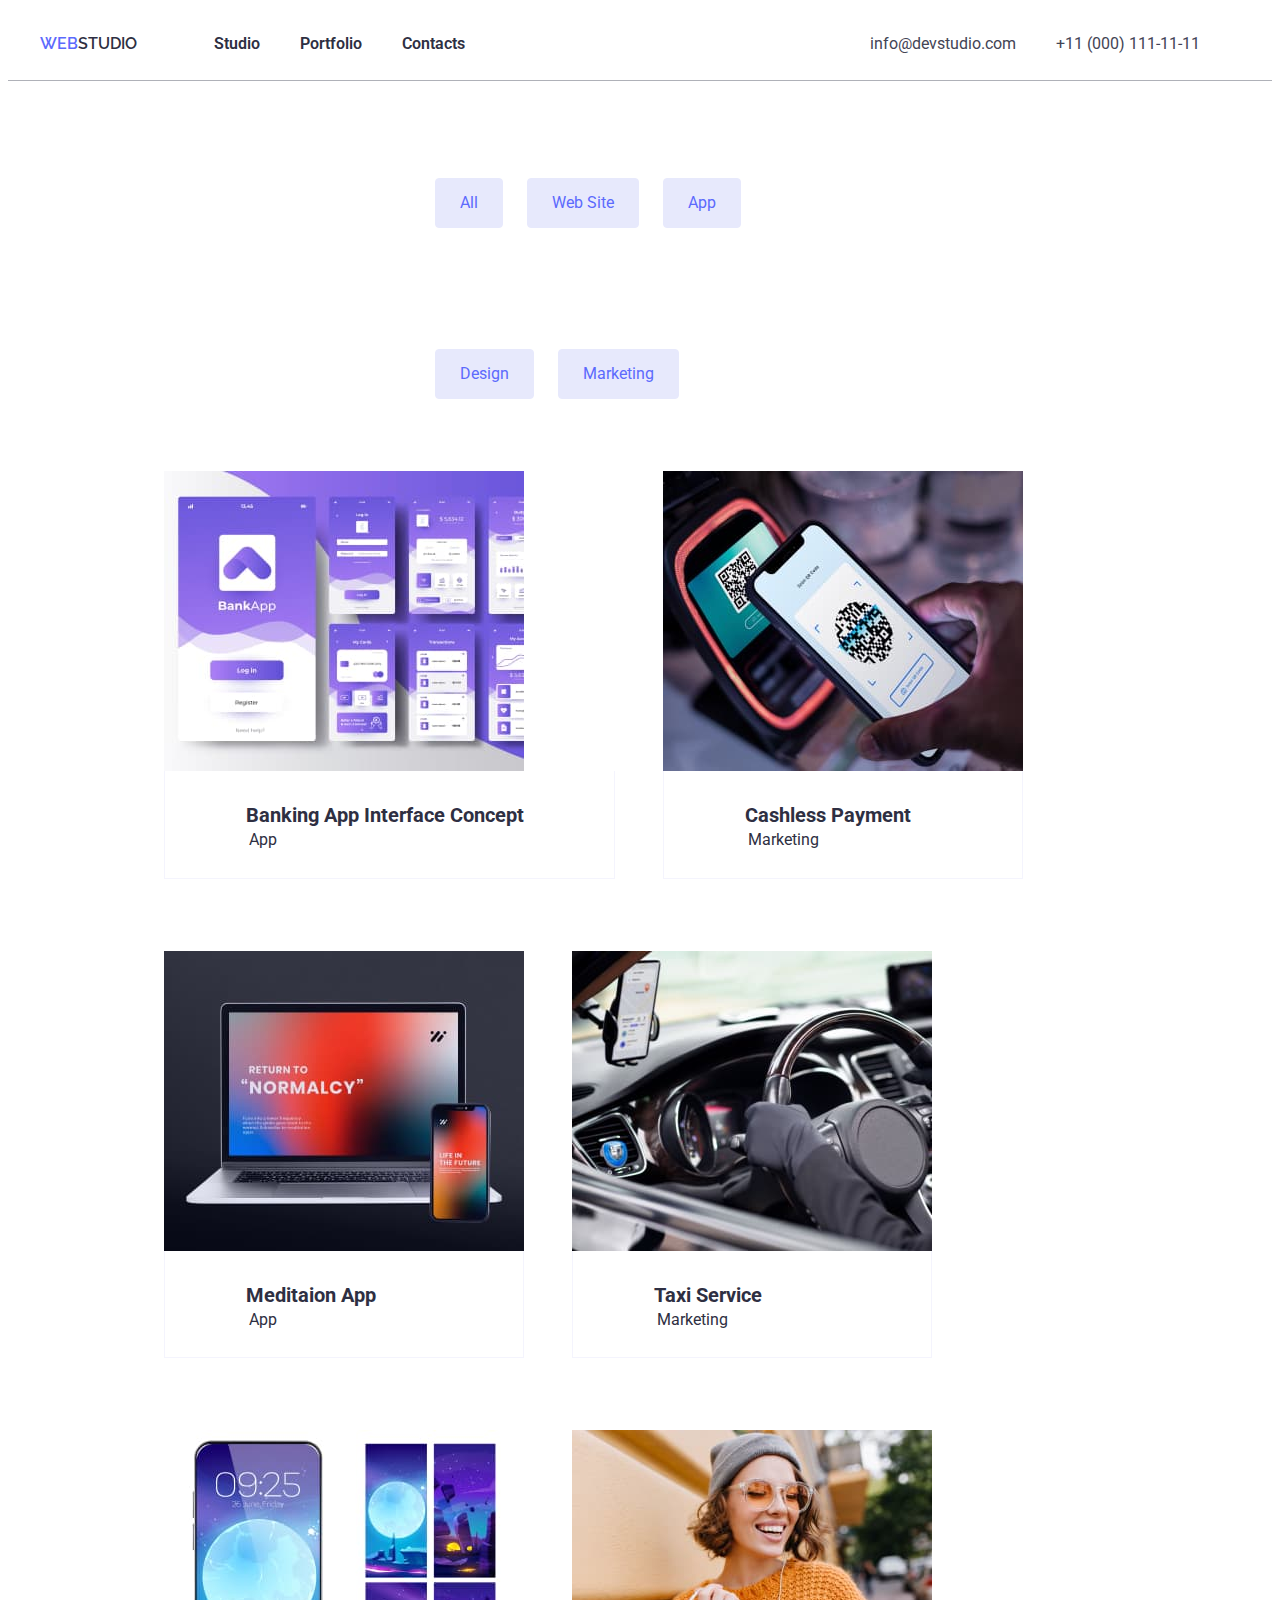
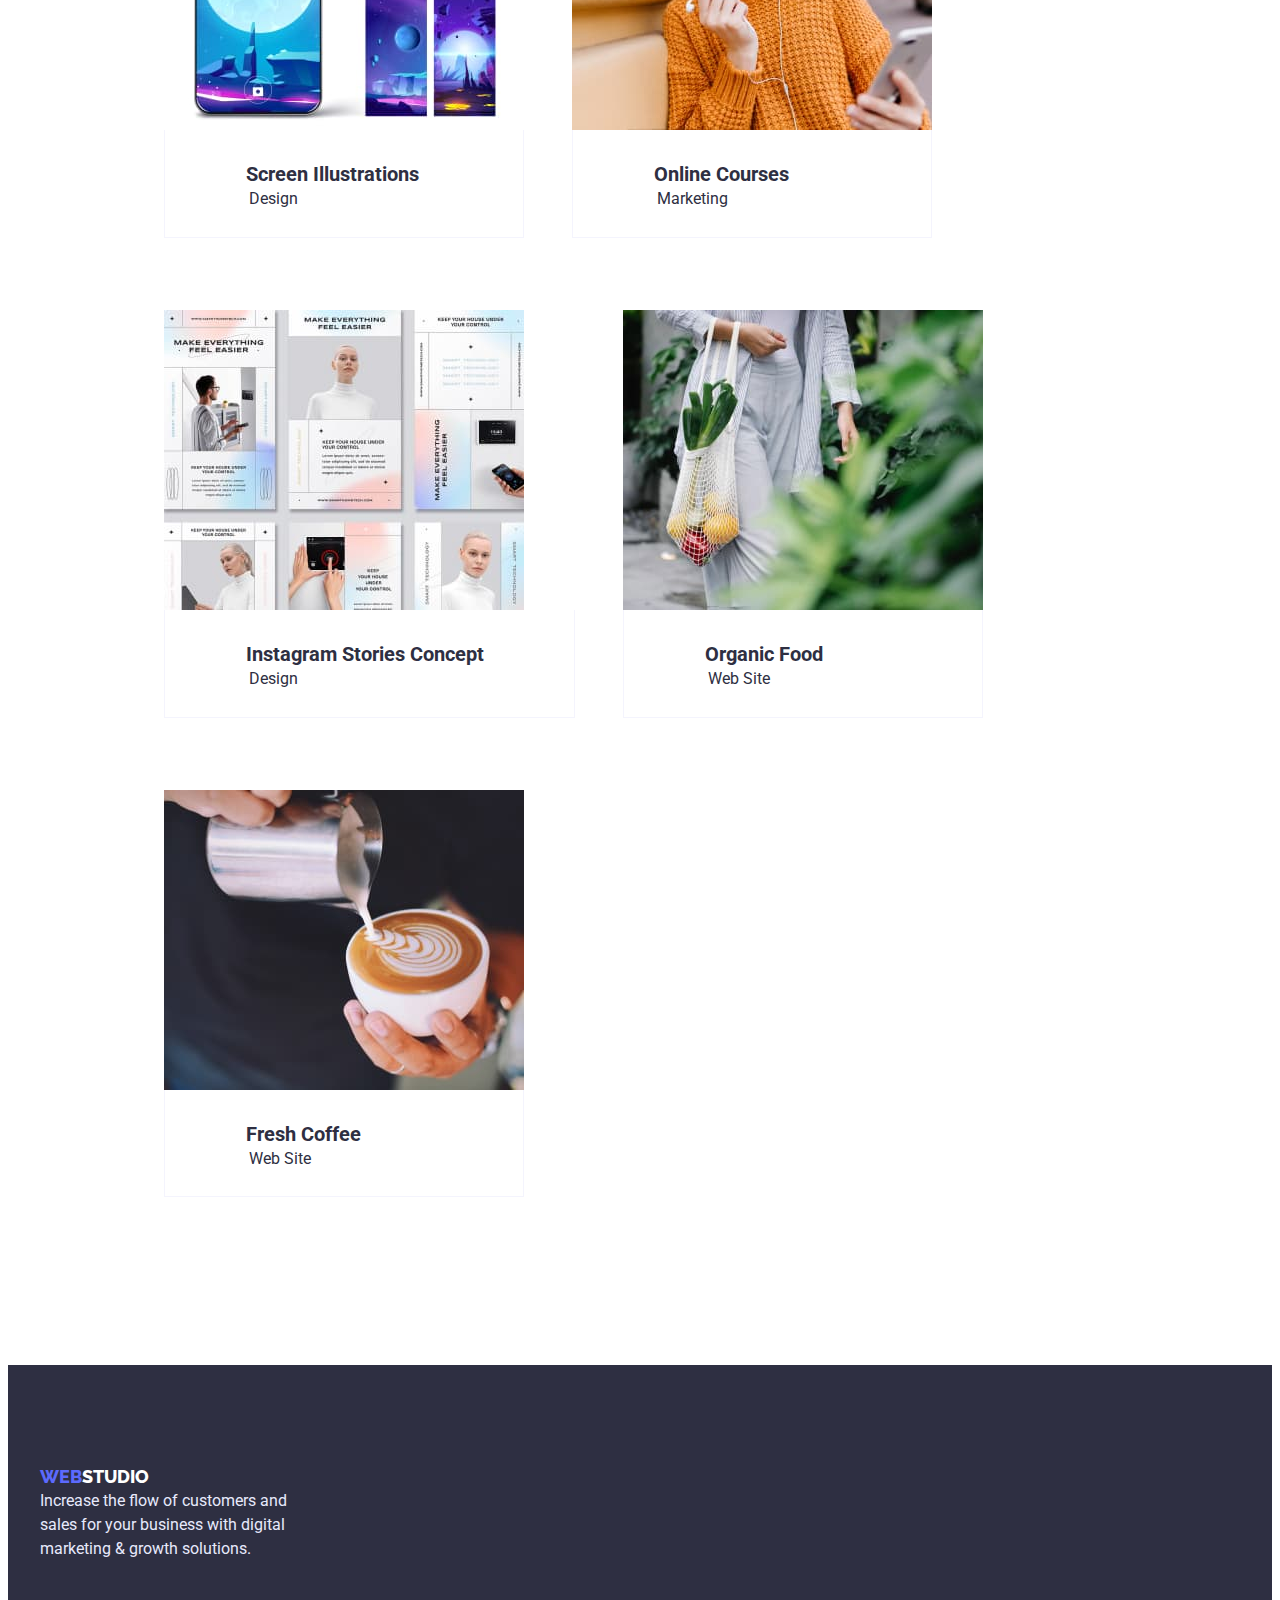
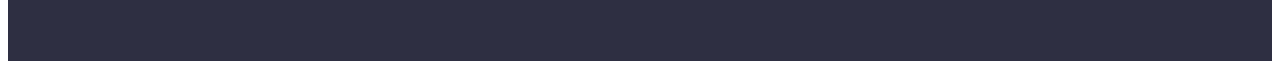
==== portfolio.html @ 0cae9287 "...." ====
<!DOCTYPE html>
<html lang="en">
<head>
    <meta charset="UTF-8">
    <meta http-equiv="X-UA-Compatible" content="IE=edge">
    <meta name="viewport" content="width=device-width, initial-scale=1.0">
    <title>Portfolio</title>
    <link rel="preconnect" href="https://fonts.googleapis.com">
    <link rel="preconnect" href="https://fonts.gstatic.com" crossorigin>
    <link href="https://fonts.googleapis.com/css2?family=Raleway:wght@800&family=Roboto:wght@400;700&display=swap" rel="stylesheet">
<link rel="stylesheet" href="./css/styles.css">
</head>
<body>
   <div class="border">
    <header class="page-header container  page-header-container">
        <nav class="page-nav">
            <a href="" class=" studio link "><span class="web">Web</span>studio</a>
            <ul class=" header-list list ">
                <li class="header-list">
                    <a  class=" link" href="index.html "> Studio</a></li>
                <li class="header-list">
                    <a class=" link" href=" portfolio.html "> Portfolio</a></li>
                <li class="header-list">
                    <a class=" link" href="#contacts">Contacts</a></li>
            </ul>
        </nav>
            <ul class="header-list list ">
                <li class=" header-link">
                    <a class=" Contacts" href="mailto:info@devstudio.com">info@devstudio.com</a></li>
                <li class=" header-link">
                    <a class=" Contacts" href="tel:+110001111111">+11 (000) 111-11-11</a></li>
            </ul>
    </header>
</div>
    <main>
    <section>
        <h1 class="Button visual " id="portfolio">Button</h1>
        <div> <ul class="list-button">
        <li><button type="button" class=" button button-list ">All</button></li>
        <li><button type="button" class=" button button-list ">Web Site</button></li>
       <li><button type="button" class=" button button-list ">App</button></li> 
       <li><button type="button" class=" button button-list ">Design</button></li> 
        <li><button type="button" class=" button button-list ">Marketing</button></li>
    </ul>
</div>
             <ul class=" team-foto-list list" >
            <li class=" title-foto">
                <img src="./portfolio-images/foto.jpg" alt="Banking " width="360" height="300">
               <div class="empployees-card-contant" >
                <h2  class=" name">Banking App Interface Concept</h2>
                <p class=" work">App</p>
               </div>
            </li>
            <li class="title-foto">
                <img src="./portfolio-images/phone.jpg" alt="phone" width="360" height="300">
                <div class="empployees-card-contant">
                    <h2 class="name">Cashless Payment</h2>
                    <p class="work" >Marketing</p>
                </div>
            </li>
            <li class=" title-foto">
                <img src="./portfolio-images/Laptop.jpg" alt="Meditaion App" width="360" height="300">
                <div  class="empployees-card-contant">
                    <h2 class="name">Meditaion App</h2>
                    <p class="work">App</p>
                </div>
            </li>
            <li class="title-foto">
                <img src="./portfolio-images/taxi.jpg" alt="Taxi" width="360" height="300">  
                <div class="empployees-card-contant" >
                    <h3 class="name">Taxi Service</h3>
                    <p class="work">Marketing</p>
                </div>
            </li>
            <li class="title-foto" >
                <img src="./portfolio-images/screen.jpg" alt="Screen" width="360" height="300">
               <div class="empployees-card-contant">
                <h3 class="name">Screen Illustrations</h3>
                <p class="work" >Design</p>
               </div>
            </li>
            <li class="title-foto">
                <img src="./portfolio-images/online.jpg" alt="Online Courses" width="360" height="300">
               <div class="empployees-card-contant" >
                <h3 class="name">Online Courses</h3>
                <p class="work">Marketing</p>
               </div>
            </li>
            <li class="title-foto">
                <img src="./portfolio-images/instagram.jpg" alt="Instagram Stories" width="360" height="300">
             <div class="empployees-card-contant">  
                <h3 class="name">Instagram Stories Concept</h3>
               <p class="work">Design</p>
            </div>
        </li>
            <li class="title-foto">
                <img src="./portfolio-images/organic.jpg" alt="Organic Food" width="360" height="300">
                <div class="empployees-card-contant" >
                    <h3 class="name" >Organic Food</h3>
                    <p class="work">Web Site</p>
                </div>
            </li>
            <li class="title-foto">
                <img src="./portfolio-images/coffee.jpg" alt="Fresh Coffee" width="360" height="300"> 
                <div class="empployees-card-contant card" >
                    <h3 class="name" >Fresh Coffee</h3>
                    <p class="work">Web Site</p>
                </div>
            </li>   
        </ul>
    </section>
 </main>  
 <footer class="footer" id="contacts">
    <div class="container">
        <ul class="footer-end list">
            <li class="studio-footer">
                <a class=" studio-footer link" href=""><span class="web">Web</span>studio</a></li>
        </ul>
        <p class="end-text">Increase the flow of customers and sales for your business with digital marketing & growth solutions.</p>
    </div>
    </footer>  
</body>
</html>
---- css/styles.css ----
:root{
    --title-color : #2E2F42;
    --typle-color:#5c6afd;
    --while-color:#FFFFFF;
    --typle2-color:#434455;
    --while2-color:#E7E9FC;
    --while3-color:#F4F4FD;
    --blue-color:#4D5AE5;
    --title2-color:#AFB1B8;
}

h1,
h2,
h3,
p{
margin-top: 0%;
margin-bottom: 0%;
}

ul{
margin-top: 0%;
margin-bottom: 0%;
padding-left: 0%;
}
img{
display: block;
}
.container{
width: 1200px;
margin-left: auto;
margin-right: auto;
padding-left: 15px;
padding-right: 15px;
}
.container2{
    width: 1128px;
    margin-left: auto;
    margin-right: auto;
}
/*-------------HEADER-------------- */
.border{
    border-bottom: 1px solid var(--title2-color);
}
.studio{
    margin-right: 77px;
}
.header-list:not(:last-child) {
    margin-right: 40px;
}
.page-header-container{
    display: flex;
    align-items: center;
    justify-content: space-between;
}
.page-nav{
    display:flex;
    align-items: center;
}
.header-list{
    display: flex;
    align-items: center;
}
body{
    color:var(--title-color) ;
    font-family: 'Roboto',sans-serif;}
.web{
    color: var(--typle-color);
    text-transform: uppercase; 
    font-family: Raleway;
}
.studio{
    color:var(--title-color);
    text-transform: uppercase; 
    font-family: Raleway;
}
/*---------------BUTTON------------ */
.page-header{
    padding-top: 24px;
    padding-bottom: 24px;
}
.header-list :hover,
.header-list:focus{
color:var(--blue-color);
}

.button-list:hover,
.button-list:focus{  
    background-color:var(--blue-color);
    color: var(--while-color);}
.btn-list:focus,
.btn-list:hover{
    background-color: var(--blue-color);
    color:var(--while-color) ;
}
/* --------HEADER-------- */
.link{
    font-size: 16px;
    line-height:calc(24/16);
    color:var(--title-color);
    font-weight: 600;
}
.Contacts{
    font-size: 16px;
    line-height:calc(24/16);
    color:var(--typle2-color);
    text-decoration: none;
    margin-left: auto;
    margin-right: 40px;
}
/*--------------STUDIO---------- */
.solutions{
    padding-top:120px ;
    padding-bottom:120px;
    background:var(--title-color);
}
.foto-list{
    display: flex;
    flex-wrap: wrap;
    gap: 24px;
}
.solutions-title{
    font-size: 56px;
    line-height:calc(60/56);
    color:var(--while-color);
    width: 492px;
    height: 120px;
    margin-left:237px;
    margin-right: 237px;
}
/*-------------BUTTON------------- */
.btn{
      padding-top:12px; ;
      padding-bottom: 12px;
      padding-left:32px;
      padding-right: 32px;
    font-family:inherit;
        font-size: 16px;
        line-height: calc(19/16);
        cursor: pointer;
}
.btn{
    background-color: var(--typle-color); 
    color:var(--while-color);
    margin-top: 48px;
    margin-left: 317.5px;
    margin-right: 317.5px;
}
.button{
    padding-left:24px;
    padding-right:24px ;
    padding-top: 12px;
    padding-bottom:12px; ;
    font-family: inherit;
    font-size: 16px;
    line-height: calc(24/16);
    cursor: pointer;
    background: var(--while2-color);
    color:var(--typle-color);
    border: 1px solid var(--while2-color);
    border-radius: 4px;
    font-weight: 600px;
    margin-top: 97px;
}
.list-button{
    display: flex;
    flex-wrap: wrap;
    list-style: none;
    gap: 24px;
    margin-left: 427px;
    margin-right: 427px;
}
    /*------------PORTFOLIO------------- */
.visual{
        position: absolute;
        width: 1px;
        height: 1px;
        margin: -1px;
        border: 0;
        padding: 0;
        white-space:nowrap;
        clip-path: inset(100%);
        clip: rect(0 0 0 0);
        overflow: hidden;
    }
    /* ---------BUTTON--------- */
.Button{
        position: absolute;
        width: 1px;
        height: 1px;
        margin: -1px;
        border: 0;
        padding: 0;
        white-space:nowrap;
        clip-path: inset(100%);
        clip: rect(0 0 0 0);
        overflow: hidden; 
    }
    /* --------------STUDIO---------- */
.list-ul{
 outline: 1px solid var(--while-color);
 padding: 0%;
 margin: 0;
display: flex;
flex-wrap: wrap;
margin-top: 120px;
}
.text{
    margin-right: 15px;
}
.list-ul>.st-list{
    outline: 1px solid var(--while-color)   
}
    .title-team{
        font-size: 36px;
        line-height: calc(40/36);
        color:var(--title-color);
        margin-bottom: 72px;
        margin-left:500px;
        margin-right: 500px;
    }
.title-list{
        font-family: Roboto;
        font-weight: 600;
        font-size: 20px;
        line-height:calc(24/20);
        color:var(--title-color);
        margin-bottom:8px;
    }
.text{
        font-size: 16px;
        line-height:calc(24/16);
        color:var(--typle2-color);
        font-family:'Roboto';
        font-weight: 400;
        width: 264px;
    }

.foto{
        padding-top:120px ;
        padding-bottom: 120px;
    }
    /*-----------LIST-------- */
.list{
    list-style: none;
}
.link{
    text-decoration: none;
}
/* FOTO */
.kann-title{
    font-size: 36px;
    line-height:calc(40/36) ;
    color: var(--title-color);
    text-transform: capitalize;
    margin-bottom: 72px;
    margin-left:280px ;
    margin-right:280px ;
}
/*---------CONTACTS-----------*/
.empployees-card-contant-wrapper{
border: 1px solid var(--while3-color);
background-color: var(--while-color);
border-top: none;
padding-top: 32px;
padding-bottom: 32px;
}
.team-title{
    background:var(--while3-color);
    padding-top:120px;
    padding-bottom:120px;
}
.team-foto{
display: flex;
flex-wrap: wrap;
gap: 24px;
}
.team-foto-list{
    display: flex;
    flex-wrap: wrap;
    gap:24px;
    margin-left: 156px;
    margin-right:156px;
    padding-top:72px;
}
.team-title-foto{
font-size: 36px;
line-height:cal(40/36);
color:var(--title-color);
padding-bottom: 72px;
}
.title-foto{
    font-size: 36px;
    line-height:cal(40/36);
    color:var(--title-color);
    margin-bottom: 48px;
    margin-right: 24px;

}
.card{
    margin-bottom: 120px;
}
.empployees-card-contant{
    border: 1px solid var(--while3-color);
background-color: var(--while-color);
border-top: none;
padding-top: 32px;
padding-bottom: 32px;
padding-right: 26px;
padding-left: 16px;
}
.team{
    background-color:var(--while-color);
}
.name{
    font-size: 20px;
    line-height:calc(24/20);
    color:var(--title-color);
    padding-left:64.5px;
    padding-right: 64.5px;
}
.work{
    font-size: 16px;
    line-height: calc(16/24);
    color:var(--title-color) ; 
    padding-left:68px ;
    padding-right:68px ;
    margin-top: 8px;
}
/*----------FOOTER---------- */
.footer{
    background-color:var(--title-color);
    padding-top:100px;
    padding-bottom:100px ;
}
.web2{
    color: var(--typle-color);
    text-transform: uppercase; 
    font-family: Raleway;
}
.studio-footer{
    color: var(--while-color);
    font-size: 18px;
    line-height: calc(24/18);
    font-weight: 800;
    text-transform: uppercase; 
    font-family: Raleway;
}
.end-text{
    font-size: 16px;
    line-height:calc(24/16);
    color:var(--while2-color) ;
     width: 264px;
     height:72px;
    
}
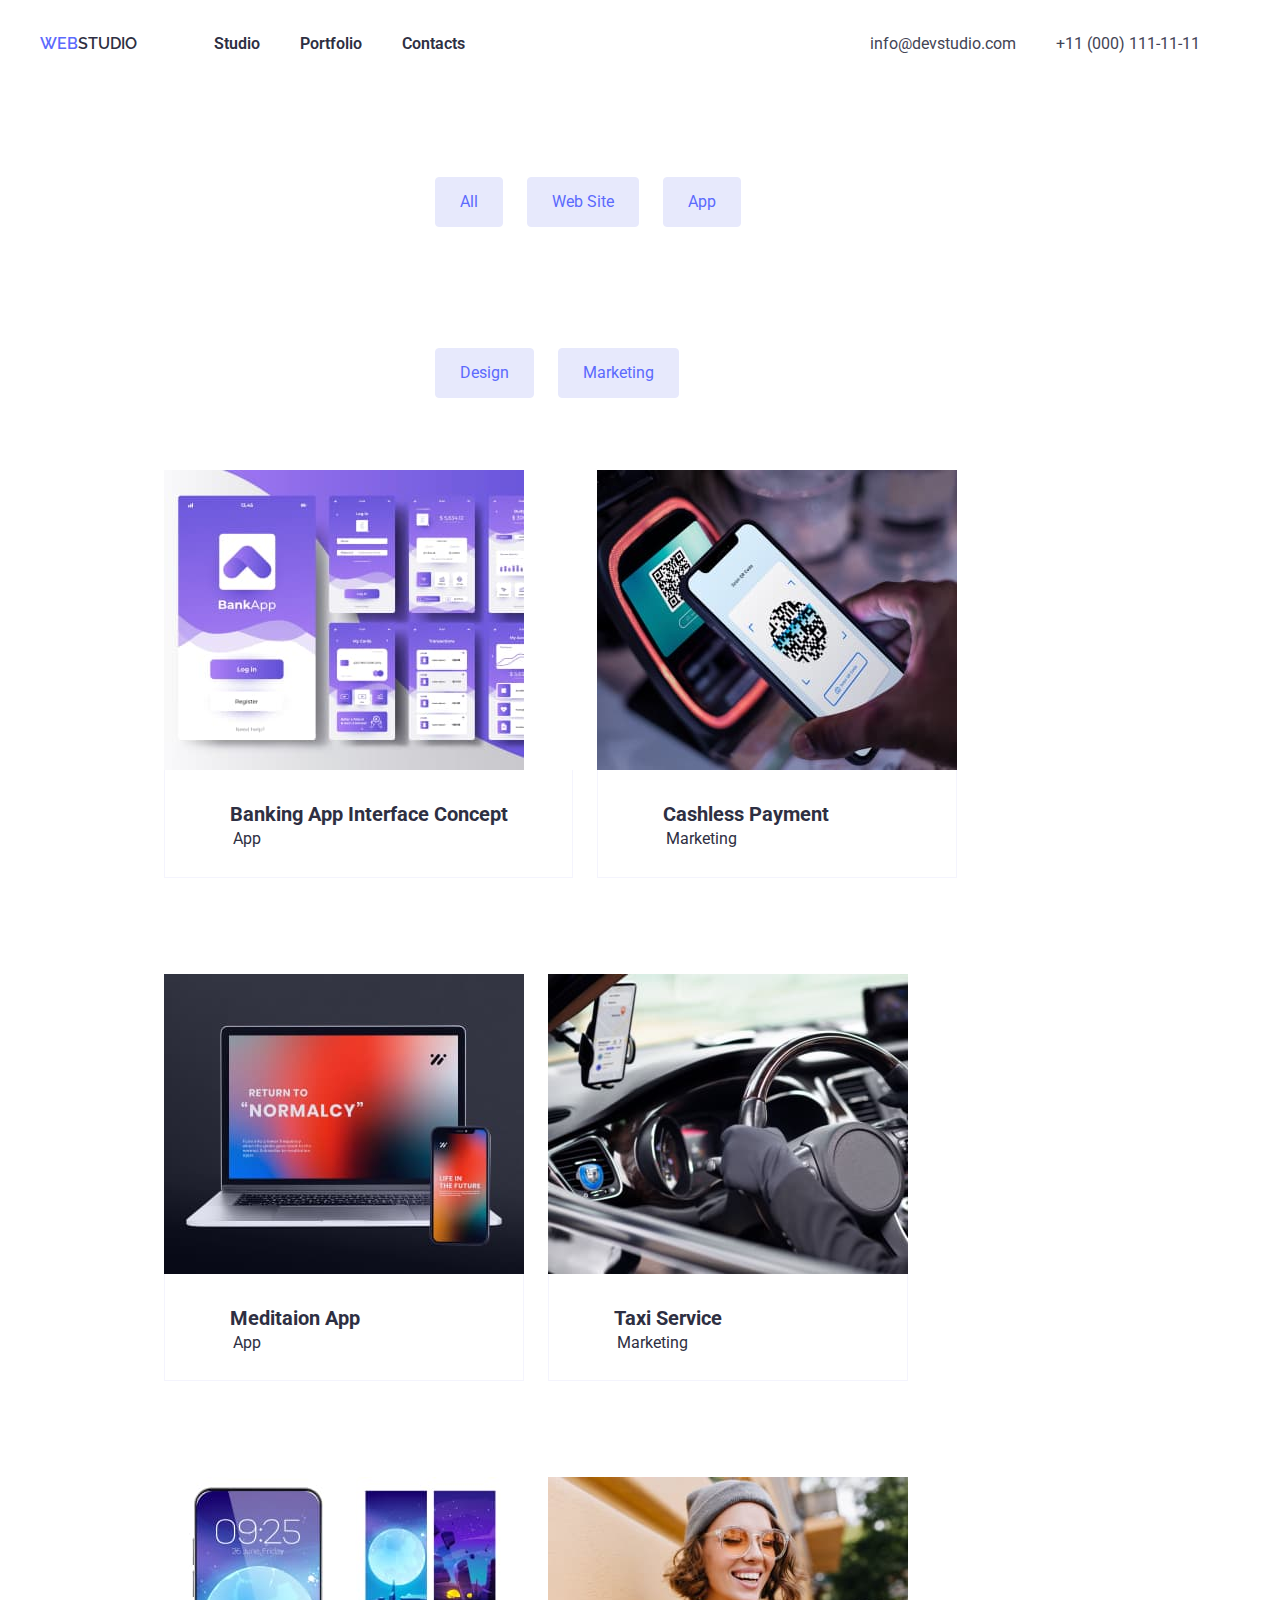
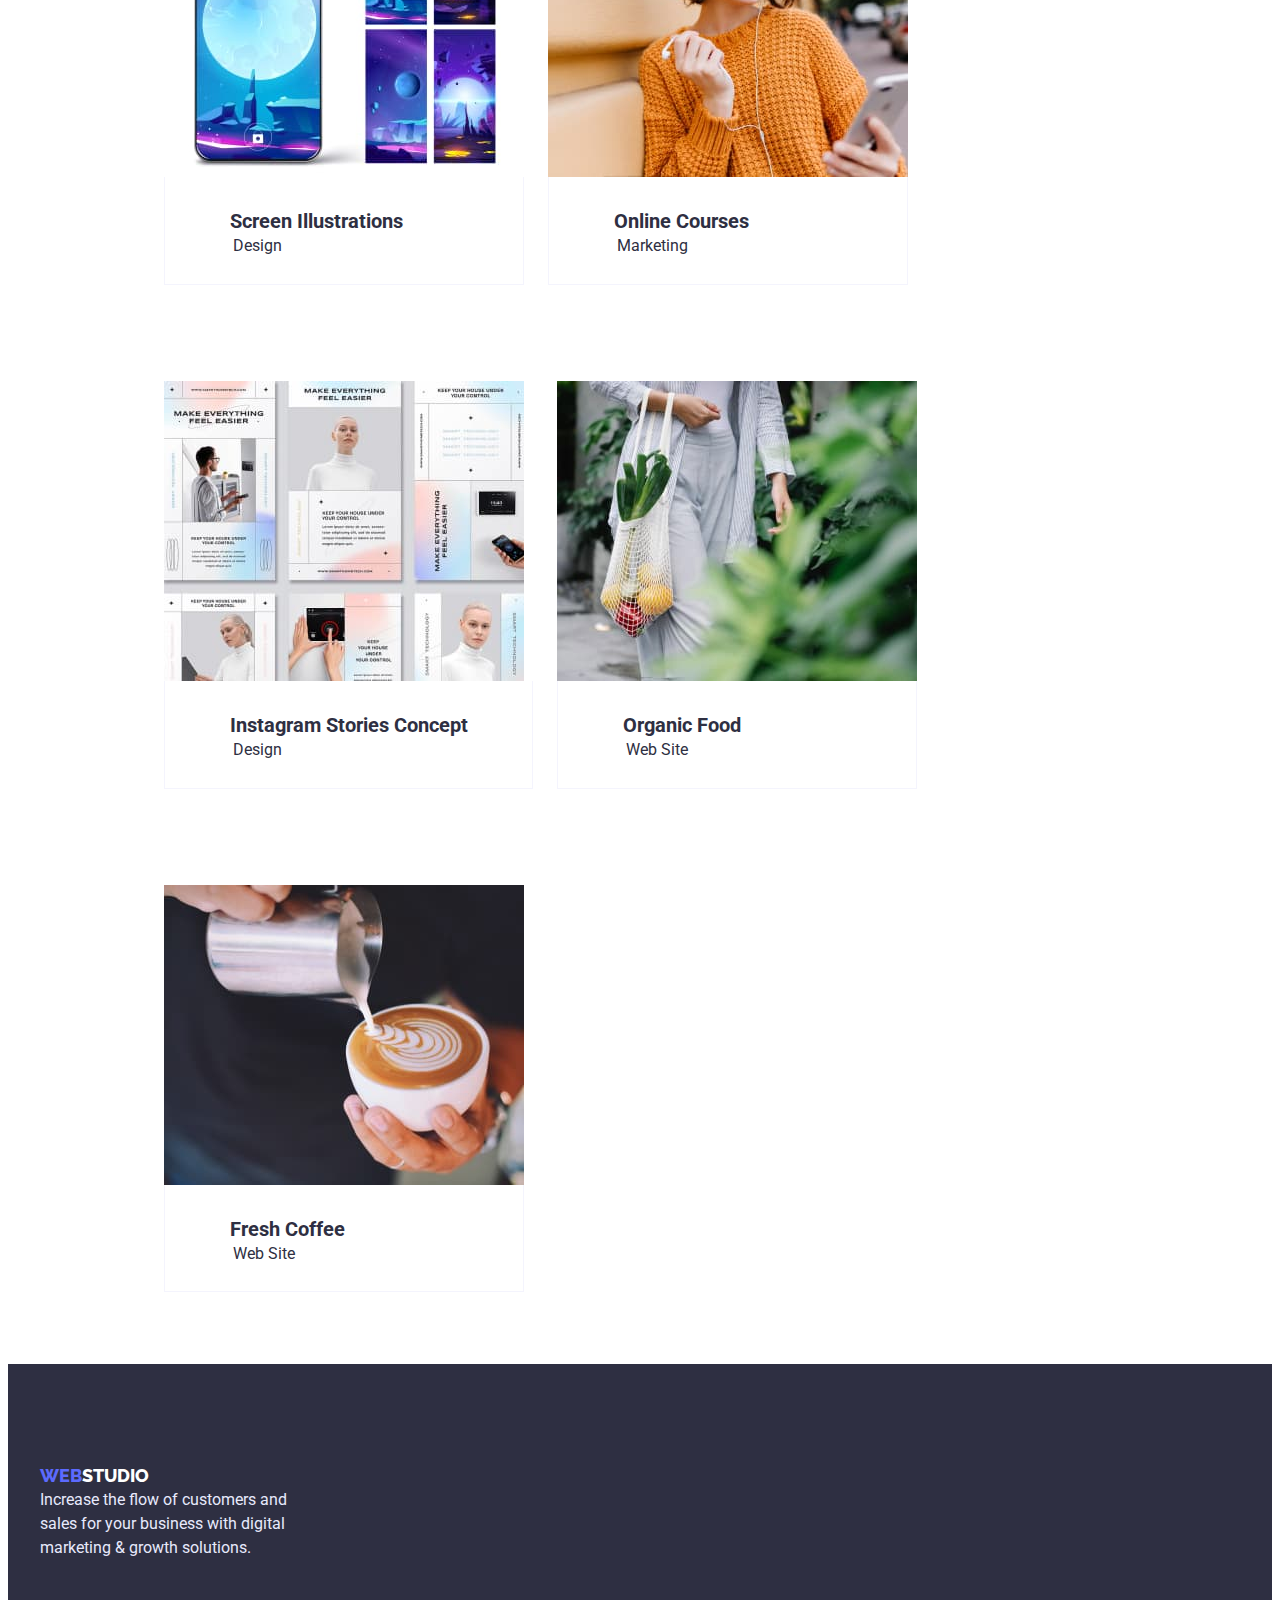
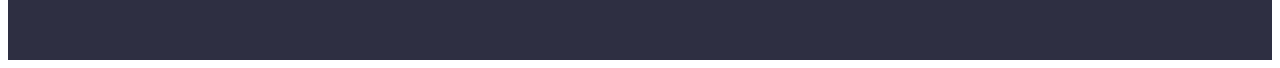
==== commit 19d49eaa: "Add files via upload" ====
--- a/portfolio.html
+++ b/portfolio.html
@@ -1,123 +1,122 @@
-<!DOCTYPE html>
-<html lang="en">
-<head>
-    <meta charset="UTF-8">
-    <meta http-equiv="X-UA-Compatible" content="IE=edge">
-    <meta name="viewport" content="width=device-width, initial-scale=1.0">
-    <title>Portfolio</title>
-    <link rel="preconnect" href="https://fonts.googleapis.com">
-    <link rel="preconnect" href="https://fonts.gstatic.com" crossorigin>
-    <link href="https://fonts.googleapis.com/css2?family=Raleway:wght@800&family=Roboto:wght@400;700&display=swap" rel="stylesheet">
-<link rel="stylesheet" href="./css/styles.css">
-</head>
-<body>
-   <div class="border">
-    <header class="page-header container  page-header-container">
-        <nav class="page-nav">
-            <a href="" class=" studio link "><span class="web">Web</span>studio</a>
-            <ul class=" header-list list ">
-                <li class="header-list">
-                    <a  class=" link" href="index.html "> Studio</a></li>
-                <li class="header-list">
-                    <a class=" link" href=" portfolio.html "> Portfolio</a></li>
-                <li class="header-list">
-                    <a class=" link" href="#contacts">Contacts</a></li>
-            </ul>
-        </nav>
-            <ul class="header-list list ">
-                <li class=" header-link">
-                    <a class=" Contacts" href="mailto:info@devstudio.com">info@devstudio.com</a></li>
-                <li class=" header-link">
-                    <a class=" Contacts" href="tel:+110001111111">+11 (000) 111-11-11</a></li>
-            </ul>
-    </header>
-</div>
-    <main>
-    <section>
-        <h1 class="Button visual " id="portfolio">Button</h1>
-        <div> <ul class="list-button">
-        <li><button type="button" class=" button button-list ">All</button></li>
-        <li><button type="button" class=" button button-list ">Web Site</button></li>
-       <li><button type="button" class=" button button-list ">App</button></li> 
-       <li><button type="button" class=" button button-list ">Design</button></li> 
-        <li><button type="button" class=" button button-list ">Marketing</button></li>
-    </ul>
-</div>
-             <ul class=" team-foto-list list" >
-            <li class=" title-foto">
-                <img src="./portfolio-images/foto.jpg" alt="Banking " width="360" height="300">
-               <div class="empployees-card-contant" >
-                <h2  class=" name">Banking App Interface Concept</h2>
-                <p class=" work">App</p>
-               </div>
-            </li>
-            <li class="title-foto">
-                <img src="./portfolio-images/phone.jpg" alt="phone" width="360" height="300">
-                <div class="empployees-card-contant">
-                    <h2 class="name">Cashless Payment</h2>
-                    <p class="work" >Marketing</p>
-                </div>
-            </li>
-            <li class=" title-foto">
-                <img src="./portfolio-images/Laptop.jpg" alt="Meditaion App" width="360" height="300">
-                <div  class="empployees-card-contant">
-                    <h2 class="name">Meditaion App</h2>
-                    <p class="work">App</p>
-                </div>
-            </li>
-            <li class="title-foto">
-                <img src="./portfolio-images/taxi.jpg" alt="Taxi" width="360" height="300">  
-                <div class="empployees-card-contant" >
-                    <h3 class="name">Taxi Service</h3>
-                    <p class="work">Marketing</p>
-                </div>
-            </li>
-            <li class="title-foto" >
-                <img src="./portfolio-images/screen.jpg" alt="Screen" width="360" height="300">
-               <div class="empployees-card-contant">
-                <h3 class="name">Screen Illustrations</h3>
-                <p class="work" >Design</p>
-               </div>
-            </li>
-            <li class="title-foto">
-                <img src="./portfolio-images/online.jpg" alt="Online Courses" width="360" height="300">
-               <div class="empployees-card-contant" >
-                <h3 class="name">Online Courses</h3>
-                <p class="work">Marketing</p>
-               </div>
-            </li>
-            <li class="title-foto">
-                <img src="./portfolio-images/instagram.jpg" alt="Instagram Stories" width="360" height="300">
-             <div class="empployees-card-contant">  
-                <h3 class="name">Instagram Stories Concept</h3>
-               <p class="work">Design</p>
-            </div>
-        </li>
-            <li class="title-foto">
-                <img src="./portfolio-images/organic.jpg" alt="Organic Food" width="360" height="300">
-                <div class="empployees-card-contant" >
-                    <h3 class="name" >Organic Food</h3>
-                    <p class="work">Web Site</p>
-                </div>
-            </li>
-            <li class="title-foto">
-                <img src="./portfolio-images/coffee.jpg" alt="Fresh Coffee" width="360" height="300"> 
-                <div class="empployees-card-contant card" >
-                    <h3 class="name" >Fresh Coffee</h3>
-                    <p class="work">Web Site</p>
-                </div>
-            </li>   
-        </ul>
-    </section>
- </main>  
- <footer class="footer" id="contacts">
-    <div class="container">
-        <ul class="footer-end list">
-            <li class="studio-footer">
-                <a class=" studio-footer link" href=""><span class="web">Web</span>studio</a></li>
-        </ul>
-        <p class="end-text">Increase the flow of customers and sales for your business with digital marketing & growth solutions.</p>
-    </div>
-    </footer>  
-</body>
+<!DOCTYPE html>
+<html lang="en">
+<head>
+    <meta charset="UTF-8">
+    <meta http-equiv="X-UA-Compatible" content="IE=edge">
+    <meta name="viewport" content="width=device-width, initial-scale=1.0">
+    <title>Portfolio</title>
+    <link rel="preconnect" href="https://fonts.googleapis.com">
+    <link rel="preconnect" href="https://fonts.gstatic.com" crossorigin>
+    <link href="https://fonts.googleapis.com/css2?family=Raleway:wght@800&family=Roboto:wght@400;700&display=swap" rel="stylesheet">
+<link rel="stylesheet" href="./css/styles.css">
+</head>
+<body>
+    <header class="page-header container  page-header-container header">
+        <nav class="page-nav">
+            <a href="" class=" studio link "><span class="web">Web</span>studio</a>
+            <ul class=" header-list list ">
+                <li class="header-list">
+                    <a  class=" link" href="index.html "> Studio</a></li>
+                <li class="header-list">
+                    <a class=" link" href=" portfolio.html "> Portfolio</a></li>
+                <li class="header-list">
+                    <a class=" link" href="#contacts">Contacts</a></li>
+            </ul>
+        </nav>
+            <ul class="header-list list ">
+                <li class=" header-link">
+                    <a class=" Contacts" href="mailto:info@devstudio.com">info@devstudio.com</a></li>
+                <li class=" header-link">
+                    <a class=" Contacts" href="tel:+110001111111">+11 (000) 111-11-11</a></li>
+            </ul>
+    </header>
+    <main>
+    <section class="button2">
+        <h1 class="Button visual " id="portfolio">Button</h1>
+         <ul class="list-button">
+        <li><button type="button" class=" button button-list ">All</button></li>
+        <li><button type="button" class=" button button-list ">Web Site</button></li>
+       <li><button type="button" class=" button button-list ">App</button></li> 
+       <li><button type="button" class=" button button-list ">Design</button></li> 
+        <li><button type="button" class=" button button-list ">Marketing</button></li>
+    </ul>
+</section>
+    <section class="foto-team">
+             <ul class=" team-foto-list list" >
+            <li class=" team-title-foto">
+                <img src="./portfolio-images/foto.jpg" alt="Banking " width="360" height="300">
+               <div class="empployees-card-contant-wrapper " >
+                <h2  class=" name">Banking App Interface Concept</h2>
+                <p class=" work">App</p>
+               </div>
+            </li>
+            <li class="team-title-foto">
+                <img src="./portfolio-images/phone.jpg" alt="phone" width="360" height="300">
+                <div class="empployees-card-contant-wrapper">
+                    <h2 class="name">Cashless Payment</h2>
+                    <p class="work" >Marketing</p>
+                </div>
+            </li>
+            <li class=" team-title-foto">
+                <img src="./portfolio-images/Laptop.jpg" alt="Meditaion App" width="360" height="300">
+                <div  class="empployees-card-contant-wrapper">
+                    <h2 class="name">Meditaion App</h2>
+                    <p class="work">App</p>
+                </div>
+            </li>
+            <li class="team-title-foto">
+                <img src="./portfolio-images/taxi.jpg" alt="Taxi" width="360" height="300">  
+                <div class="empployees-card-contant-wrapper" >
+                    <h3 class="name">Taxi Service</h3>
+                    <p class="work">Marketing</p>
+                </div>
+            </li>
+            <li class="team-title-foto" >
+                <img src="./portfolio-images/screen.jpg" alt="Screen" width="360" height="300">
+               <div class="empployees-card-contant-wrapper">
+                <h3 class="name">Screen Illustrations</h3>
+                <p class="work" >Design</p>
+               </div>
+            </li>
+            <li class="team-title-foto">
+                <img src="./portfolio-images/online.jpg" alt="Online Courses" width="360" height="300">
+               <div class="empployees-card-contant-wrapper" >
+                <h3 class="name">Online Courses</h3>
+                <p class="work">Marketing</p>
+               </div>
+            </li>
+            <li class="team-title-foto">
+                <img src="./portfolio-images/instagram.jpg" alt="Instagram Stories" width="360" height="300">
+             <div class="empployees-card-contant-wrapper">  
+                <h3 class="name">Instagram Stories Concept</h3>
+               <p class="work">Design</p>
+            </div>
+        </li>
+            <li class="team-title-foto">
+                <img src="./portfolio-images/organic.jpg" alt="Organic Food" width="360" height="300">
+                <div class="empployees-card-contant-wrapper" >
+                    <h3 class="name" >Organic Food</h3>
+                    <p class="work">Web Site</p>
+                </div>
+            </li>
+            <li class="team-title-foto">
+                <img src="./portfolio-images/coffee.jpg" alt="Fresh Coffee" width="360" height="300"> 
+                <div class="empployees-card-contant-wrapper" >
+                    <h3 class="name" >Fresh Coffee</h3>
+                    <p class="work">Web Site</p>
+                </div>
+            </li>   
+        </ul>
+    </section>
+ </main>  
+ <footer class="footer" id="contacts">
+    <div class="container">
+        <ul class="footer-end list">
+            <li class="studio-footer">
+                <a class=" studio-footer link" href=""><span class="web">Web</span>studio</a></li>
+        </ul>
+        <p class="end-text">Increase the flow of customers and sales for your business with digital marketing & growth solutions.</p>
+    </div>
+    </footer>  
+</body>
 </html>